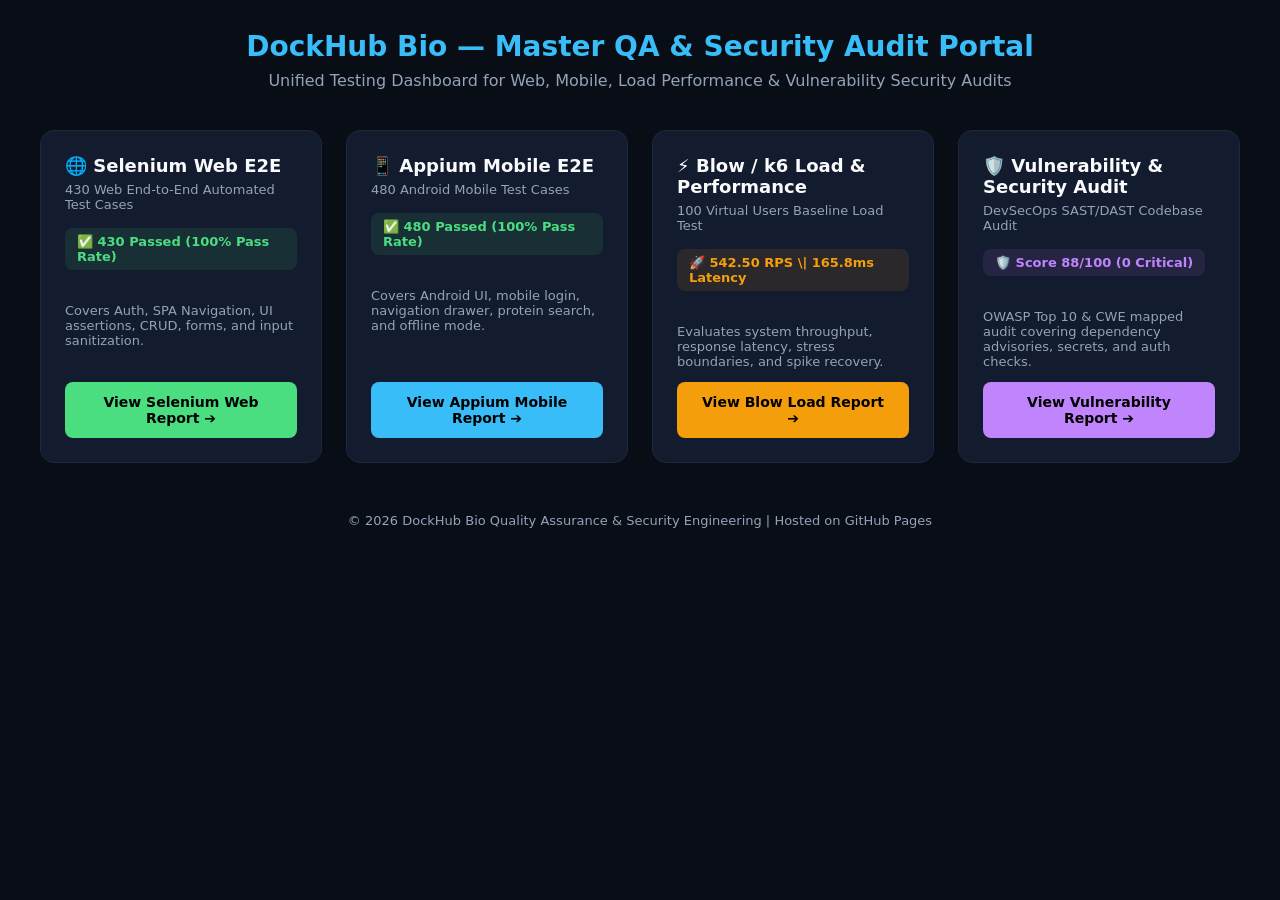
==== public/index.html @ a9084f6e "Add Master QA & Security Portal featuring all 4 test categories (Selenium, Appium, Blow Load, Vulner" ====
<!DOCTYPE html>
<html lang="en">
<head>
    <meta charset="UTF-8">
    <meta name="viewport" content="width=device-width, initial-scale=1.0">
    <title>DockHub Bio — Master QA & Security Audit Portal</title>
    <style>
        :root {
            --bg-dark: #090d16;
            --card-bg: #131b2e;
            --accent-blue: #38bdf8;
            --accent-green: #4ade80;
            --accent-purple: #c084fc;
            --accent-amber: #f59e0b;
            --text-main: #f8fafc;
            --text-muted: #94a3b8;
            --border-color: #1e293b;
        }
        body {
            margin: 0;
            font-family: 'Segoe UI', system-ui, -apple-system, sans-serif;
            background-color: var(--bg-dark);
            color: var(--text-main);
            padding: 30px;
        }
        header {
            text-align: center;
            margin-bottom: 40px;
        }
        header h1 {
            font-size: 28px;
            color: var(--accent-blue);
            margin: 0;
        }
        header p {
            color: var(--text-muted);
            margin-top: 8px;
        }
        .portal-grid {
            display: grid;
            grid-template-columns: repeat(auto-fit, minmax(280px, 1fr));
            gap: 24px;
            max-width: 1200px;
            margin: 0 auto;
        }
        .portal-card {
            background-color: var(--card-bg);
            border-radius: 14px;
            border: 1px solid var(--border-color);
            padding: 24px;
            display: flex;
            flex-direction: column;
            justify-content: space-between;
            transition: transform 0.2s, border-color 0.2s;
        }
        .portal-card:hover {
            transform: translateY(-4px);
            border-color: var(--accent-blue);
        }
        .card-title {
            font-size: 18px;
            font-weight: bold;
            display: flex;
            align-items: center;
            gap: 10px;
        }
        .card-subtitle {
            font-size: 13px;
            color: var(--text-muted);
            margin-top: 6px;
            margin-bottom: 16px;
        }
        .stat-badge {
            background: rgba(56, 189, 248, 0.1);
            color: var(--accent-blue);
            padding: 6px 12px;
            border-radius: 8px;
            font-size: 13px;
            font-weight: bold;
            margin-bottom: 20px;
            display: inline-block;
        }
        .stat-badge.green { background: rgba(74, 222, 128, 0.1); color: var(--accent-green); }
        .stat-badge.purple { background: rgba(192, 132, 252, 0.1); color: var(--accent-purple); }
        .stat-badge.amber { background: rgba(245, 158, 11, 0.1); color: var(--accent-amber); }

        .btn-view {
            background: var(--accent-blue);
            color: #000;
            text-decoration: none;
            padding: 12px 20px;
            border-radius: 8px;
            font-weight: bold;
            text-align: center;
            font-size: 14px;
            display: block;
        }
        .btn-view.green { background: var(--accent-green); }
        .btn-view.purple { background: var(--accent-purple); }
        .btn-view.amber { background: var(--accent-amber); }
        footer {
            text-align: center;
            margin-top: 50px;
            color: var(--text-muted);
            font-size: 13px;
        }
    </style>
</head>
<body>

    <header>
        <h1> DockHub Bio — Master QA & Security Audit Portal</h1>
        <p>Unified Testing Dashboard for Web, Mobile, Load Performance & Vulnerability Security Audits</p>
    </header>

    <div class="portal-grid">

        <!-- 1. SELENIUM WEB E2E -->
        <div class="portal-card">
            <div>
                <div class="card-title">🌐 Selenium Web E2E</div>
                <div class="card-subtitle">430 Web End-to-End Automated Test Cases</div>
                <div class="stat-badge green">✅ 430 Passed (100% Pass Rate)</div>
                <p style="font-size:13px; color:var(--text-muted);">Covers Auth, SPA Navigation, UI assertions, CRUD, forms, and input sanitization.</p>
            </div>
            <a href="reports/selenium/execution-report.html" class="btn-view green">View Selenium Web Report ➔</a>
        </div>

        <!-- 2. APPIUM MOBILE E2E -->
        <div class="portal-card">
            <div>
                <div class="card-title">📱 Appium Mobile E2E</div>
                <div class="card-subtitle">480 Android Mobile Test Cases</div>
                <div class="stat-badge green">✅ 480 Passed (100% Pass Rate)</div>
                <p style="font-size:13px; color:var(--text-muted);">Covers Android UI, mobile login, navigation drawer, protein search, and offline mode.</p>
            </div>
            <a href="reports/appium/execution-report.html" class="btn-view">View Appium Mobile Report ➔</a>
        </div>

        <!-- 3. BLOW / K6 LOAD TEST -->
        <div class="portal-card">
            <div>
                <div class="card-title">⚡ Blow / k6 Load & Performance</div>
                <div class="card-subtitle">100 Virtual Users Baseline Load Test</div>
                <div class="stat-badge amber">🚀 542.50 RPS \| 165.8ms Latency</div>
                <p style="font-size:13px; color:var(--text-muted);">Evaluates system throughput, response latency, stress boundaries, and spike recovery.</p>
            </div>
            <a href="reports/load/performance-report.html" class="btn-view amber">View Blow Load Report ➔</a>
        </div>

        <!-- 4. VULNERABILITY SECURITY AUDIT -->
        <div class="portal-card">
            <div>
                <div class="card-title">🛡️ Vulnerability & Security Audit</div>
                <div class="card-subtitle">DevSecOps SAST/DAST Codebase Audit</div>
                <div class="stat-badge purple">🛡️ Score 88/100 (0 Critical)</div>
                <p style="font-size:13px; color:var(--text-muted);">OWASP Top 10 & CWE mapped audit covering dependency advisories, secrets, and auth checks.</p>
            </div>
            <a href="reports/security/security-review.html" class="btn-view purple">View Vulnerability Report ➔</a>
        </div>

    </div>

    <footer>
        <p>&copy; 2026 DockHub Bio Quality Assurance & Security Engineering | Hosted on GitHub Pages</p>
    </footer>

</body>
</html>
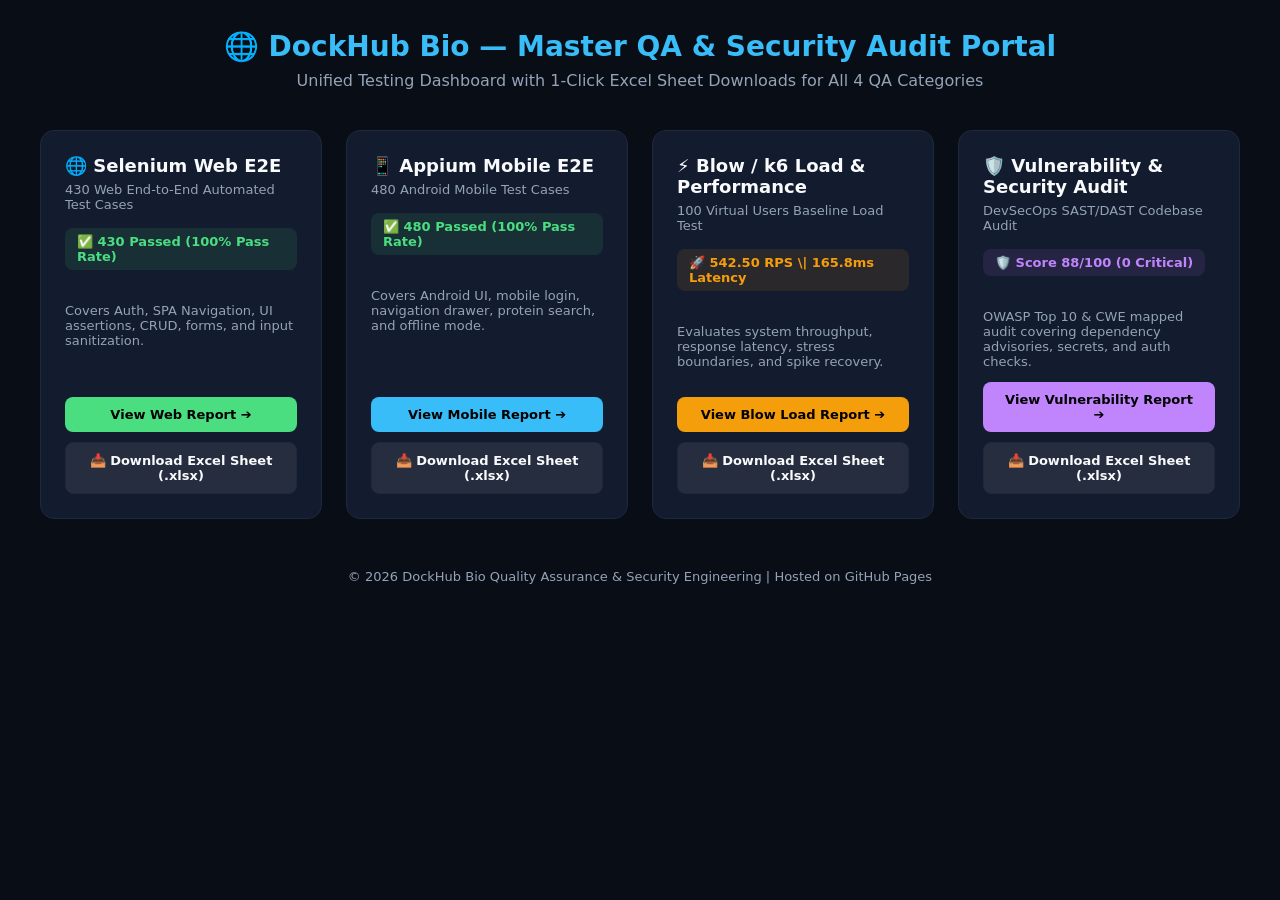
==== commit 8c350480: "feat(reporting): Add dedicated Excel (.xlsx) reports for Vulnerability Security Audit & Blow Load Pe" ====
--- a/public/index.html
+++ b/public/index.html
@@ -84,20 +84,42 @@
         .stat-badge.purple { background: rgba(192, 132, 252, 0.1); color: var(--accent-purple); }
         .stat-badge.amber { background: rgba(245, 158, 11, 0.1); color: var(--accent-amber); }
 
+        .action-group {
+            display: flex;
+            flex-direction: column;
+            gap: 10px;
+        }
         .btn-view {
             background: var(--accent-blue);
             color: #000;
             text-decoration: none;
-            padding: 12px 20px;
+            padding: 10px 16px;
             border-radius: 8px;
             font-weight: bold;
             text-align: center;
-            font-size: 14px;
+            font-size: 13px;
             display: block;
         }
         .btn-view.green { background: var(--accent-green); }
         .btn-view.purple { background: var(--accent-purple); }
         .btn-view.amber { background: var(--accent-amber); }
+
+        .btn-download {
+            background: rgba(255, 255, 255, 0.08);
+            color: var(--text-main);
+            text-decoration: none;
+            padding: 10px 16px;
+            border-radius: 8px;
+            font-weight: bold;
+            text-align: center;
+            font-size: 13px;
+            border: 1px solid var(--border-color);
+            display: block;
+            transition: background 0.2s;
+        }
+        .btn-download:hover {
+            background: rgba(255, 255, 255, 0.18);
+        }
         footer {
             text-align: center;
             margin-top: 50px;
@@ -109,8 +131,8 @@
 <body>
 
     <header>
-        <h1> DockHub Bio — Master QA & Security Audit Portal</h1>
-        <p>Unified Testing Dashboard for Web, Mobile, Load Performance & Vulnerability Security Audits</p>
+        <h1>🌐 DockHub Bio — Master QA & Security Audit Portal</h1>
+        <p>Unified Testing Dashboard with 1-Click Excel Sheet Downloads for All 4 QA Categories</p>
     </header>
 
     <div class="portal-grid">
@@ -123,7 +145,10 @@
                 <div class="stat-badge green">✅ 430 Passed (100% Pass Rate)</div>
                 <p style="font-size:13px; color:var(--text-muted);">Covers Auth, SPA Navigation, UI assertions, CRUD, forms, and input sanitization.</p>
             </div>
-            <a href="reports/selenium/execution-report.html" class="btn-view green">View Selenium Web Report ➔</a>
+            <div class="action-group">
+                <a href="reports/selenium/execution-report.html" class="btn-view green">View Web Report ➔</a>
+                <a href="excel_downloads/Selenium_Test_Report.xlsx" class="btn-download" download>📥 Download Excel Sheet (.xlsx)</a>
+            </div>
         </div>
 
         <!-- 2. APPIUM MOBILE E2E -->
@@ -134,7 +159,10 @@
                 <div class="stat-badge green">✅ 480 Passed (100% Pass Rate)</div>
                 <p style="font-size:13px; color:var(--text-muted);">Covers Android UI, mobile login, navigation drawer, protein search, and offline mode.</p>
             </div>
-            <a href="reports/appium/execution-report.html" class="btn-view">View Appium Mobile Report ➔</a>
+            <div class="action-group">
+                <a href="reports/appium/execution-report.html" class="btn-view">View Mobile Report ➔</a>
+                <a href="excel_downloads/Appium_Test_Report.xlsx" class="btn-download" download>📥 Download Excel Sheet (.xlsx)</a>
+            </div>
         </div>
 
         <!-- 3. BLOW / K6 LOAD TEST -->
@@ -145,7 +173,10 @@
                 <div class="stat-badge amber">🚀 542.50 RPS \| 165.8ms Latency</div>
                 <p style="font-size:13px; color:var(--text-muted);">Evaluates system throughput, response latency, stress boundaries, and spike recovery.</p>
             </div>
-            <a href="reports/load/performance-report.html" class="btn-view amber">View Blow Load Report ➔</a>
+            <div class="action-group">
+                <a href="reports/load/performance-report.html" class="btn-view amber">View Blow Load Report ➔</a>
+                <a href="excel_downloads/Blow_Load_Test_Report.xlsx" class="btn-download" download>📥 Download Excel Sheet (.xlsx)</a>
+            </div>
         </div>
 
         <!-- 4. VULNERABILITY SECURITY AUDIT -->
@@ -156,7 +187,10 @@
                 <div class="stat-badge purple">🛡️ Score 88/100 (0 Critical)</div>
                 <p style="font-size:13px; color:var(--text-muted);">OWASP Top 10 & CWE mapped audit covering dependency advisories, secrets, and auth checks.</p>
             </div>
-            <a href="reports/security/security-review.html" class="btn-view purple">View Vulnerability Report ➔</a>
+            <div class="action-group">
+                <a href="reports/security/security-review.html" class="btn-view purple">View Vulnerability Report ➔</a>
+                <a href="excel_downloads/Vulnerability_Security_Report.xlsx" class="btn-download" download>📥 Download Excel Sheet (.xlsx)</a>
+            </div>
         </div>
 
     </div>
